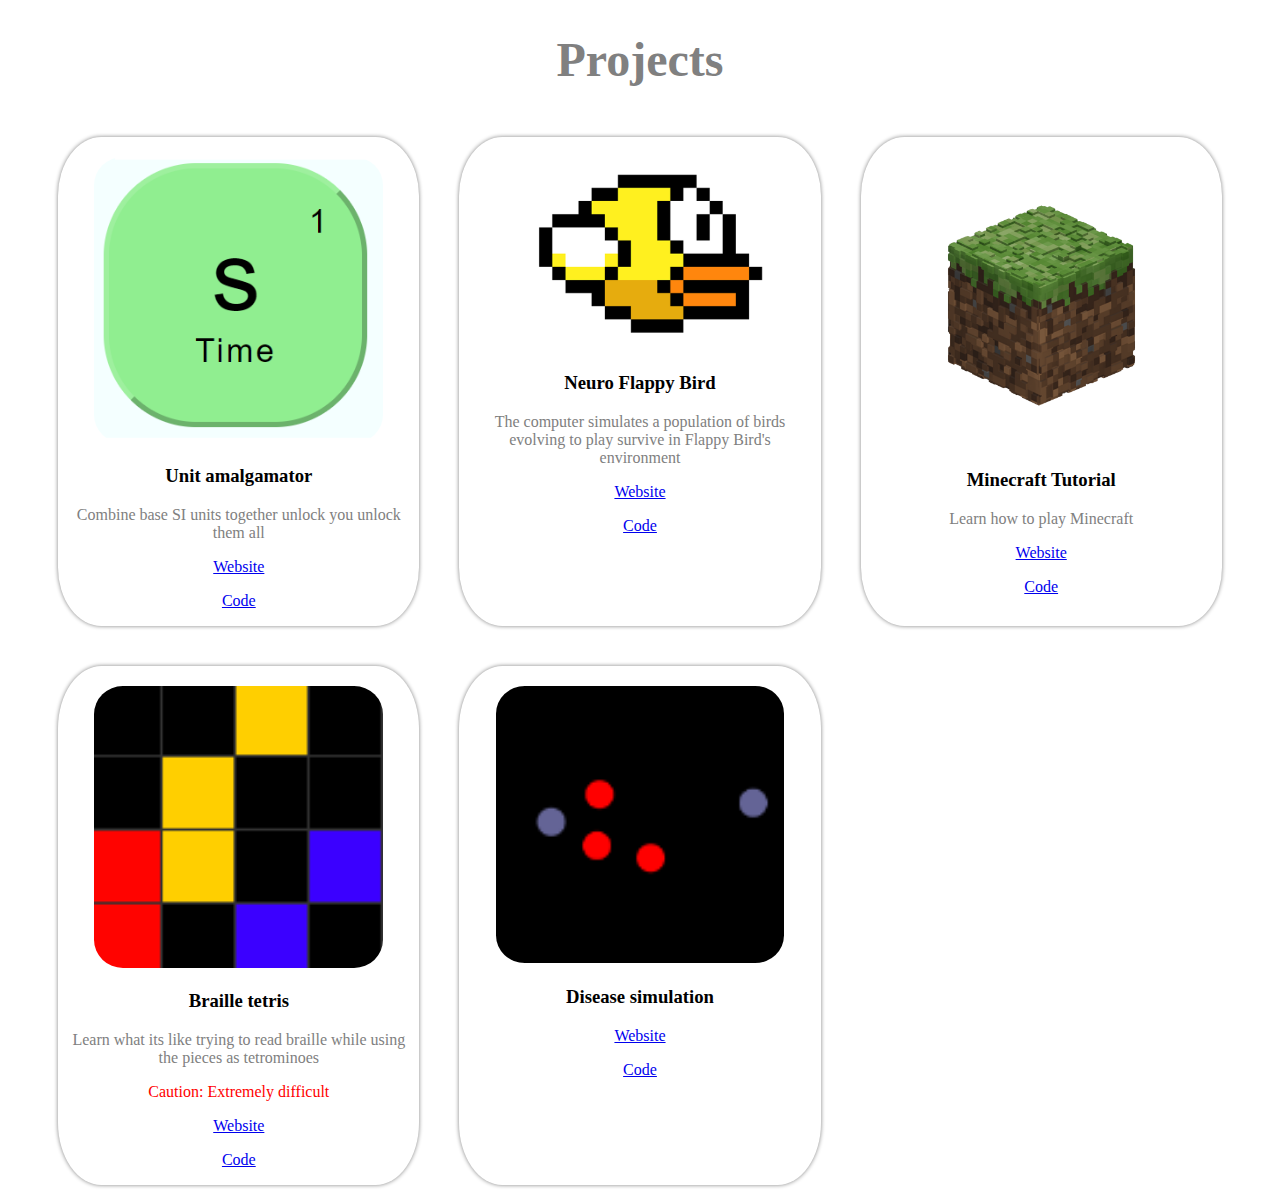
==== index.html @ 9e12311a "Create project" ====
<!DOCTYPE html>
<html>
<head>
	<!--<link rel="apple-touch-icon" sizes="180x180" href="/favico/apple-touch-icon.png">
	<link rel="icon" type="image/png" sizes="32x32" href="/favico/favicon-32x32.png">
	<link rel="icon" type="image/png" sizes="16x16" href="/favico/favicon-16x16.png">
	<link rel="manifest" href="/favico/site.webmanifest">
	<link rel="mask-icon" href="/favico/safari-pinned-tab.svg" color="#5bbad5">
	<meta name="msapplication-TileColor" content="#da532c">
	<meta name="theme-color" content="#ffffff">-->
	<title>Stampyzfanz's portfolio</title>
</head>
<body>
	<h1 style="font-size: 3em;">Projects</h1>
	<div id="project-container">
		<div class="project">
			<a href="https://stampyzfanz.github.io/unit-amalgamator"><img src="/pictures/unit-amalgamator-ico.png"></a>
			<h3>Unit amalgamator</h3>
			<p class="long">Combine base SI units together unlock you unlock them all</p>
			<p><a href="https://stampyzfanz.github.io/unit-amalgamator">Website</a></p>
			<p><a href="https://github.com/stampyzfanz/unit-amalgamator">Code</a></p>
		</div>

		<div class="project">
			<a href="https://stampyzfanz.github.io/games/NeuroFlappyBird/"><img src="/pictures/neuro-flappy-ico.png"></a>
			<h3>Neuro Flappy Bird</h3>
			<p class="long">The computer simulates a population of birds evolving to play survive in Flappy Bird's environment</p>
			<p><a href="https://stampyzfanz.github.io/games/NeuroFlappyBird/">Website</a></p>
			<p><a href="https://github.com/stampyzfanz/games/tree/gh-pages/NeuroFlappyBird">Code</a></p>
		</div>

		<div class="project">
			<a href="https://stampyzfanz.github.io/minecraftTutorial"><img src="/pictures/minecraft-tutorial-ico.png"></a>
			<h3>Minecraft Tutorial</h3>
			<p class="long">Learn how to play Minecraft</p>
			<p><a href="https://stampyzfanz.github.io/minecraftTutorial">Website</a></p>
			<p><a href="https://github.com/stampyzfanz/minecraftTutorial">Code</a></p>
		</div>

		<div class="project">
			<a href="https://stampyzfanz.github.io/games/BrailleTetris/"><img src="/pictures/braille-tetris-ico.png"></a>
			<h3>Braille tetris</h3>
			<p class="long">Learn what its like trying to read braille while using the pieces as tetrominoes</p>
			<p style="color: red;">Caution: Extremely difficult</p>
			<p><a href="https://stampyzfanz.github.io/games/BrailleTetris/">Website</a></p>
			<p><a href="https://github.com/stampyzfanz/games/tree/gh-pages/BrailleTetris">Code</a></p>
		</div>

		<div class="project">
			<a href="https://stampyzfanz.github.io/games/DiseaseSimulation/"><img src="/pictures/disease-simulation-ico.png"></a>
			<h3>Disease simulation</h3>
			<p><a href="https://stampyzfanz.github.io/games/DiseaseSimulation/">Website</a></p>
			<p><a href="https://github.com/stampyzfanz/games/tree/gh-pages/DiseaseSimulation">Code</a></p>
		</div>
	</div>
	<link rel="stylesheet" type="text/css" href="style.css">
</body>
</html>
---- style.css ----
h1, p, a {
	text-align: center;
}

p, h1 {
	color: grey;
}

.long {
	margin-left: 10px;
	margin-right: 10px;
}

img {
	margin-top: 20px;
	border-radius: 10%;
	width: 80%;
	margin-left: auto;
	margin-right: auto;

	cursor: pointer;
}

#project-container {
	margin-right: 30px;
	margin-left: 30px;
	margin-top: 50px;

	display: grid;
  /*grid-template-columns: repeat(auto-fit, 107px);*/
  grid-template-columns: repeat(auto-fit, minmax(300px, 30%)) ;
  grid-column-gap: 40px;
  grid-row-gap: 40px;
  justify-content: center;
}

.project {
	/*border: solid 1.5px lightgrey;*/
	box-shadow: grey 0px 0px 4px 0px;
	border-radius: 12%;
	text-align: center;

	transition: 0.6s;
	transform: scale(1);
}

.project:hover {
  transform: scale(1.1);
}
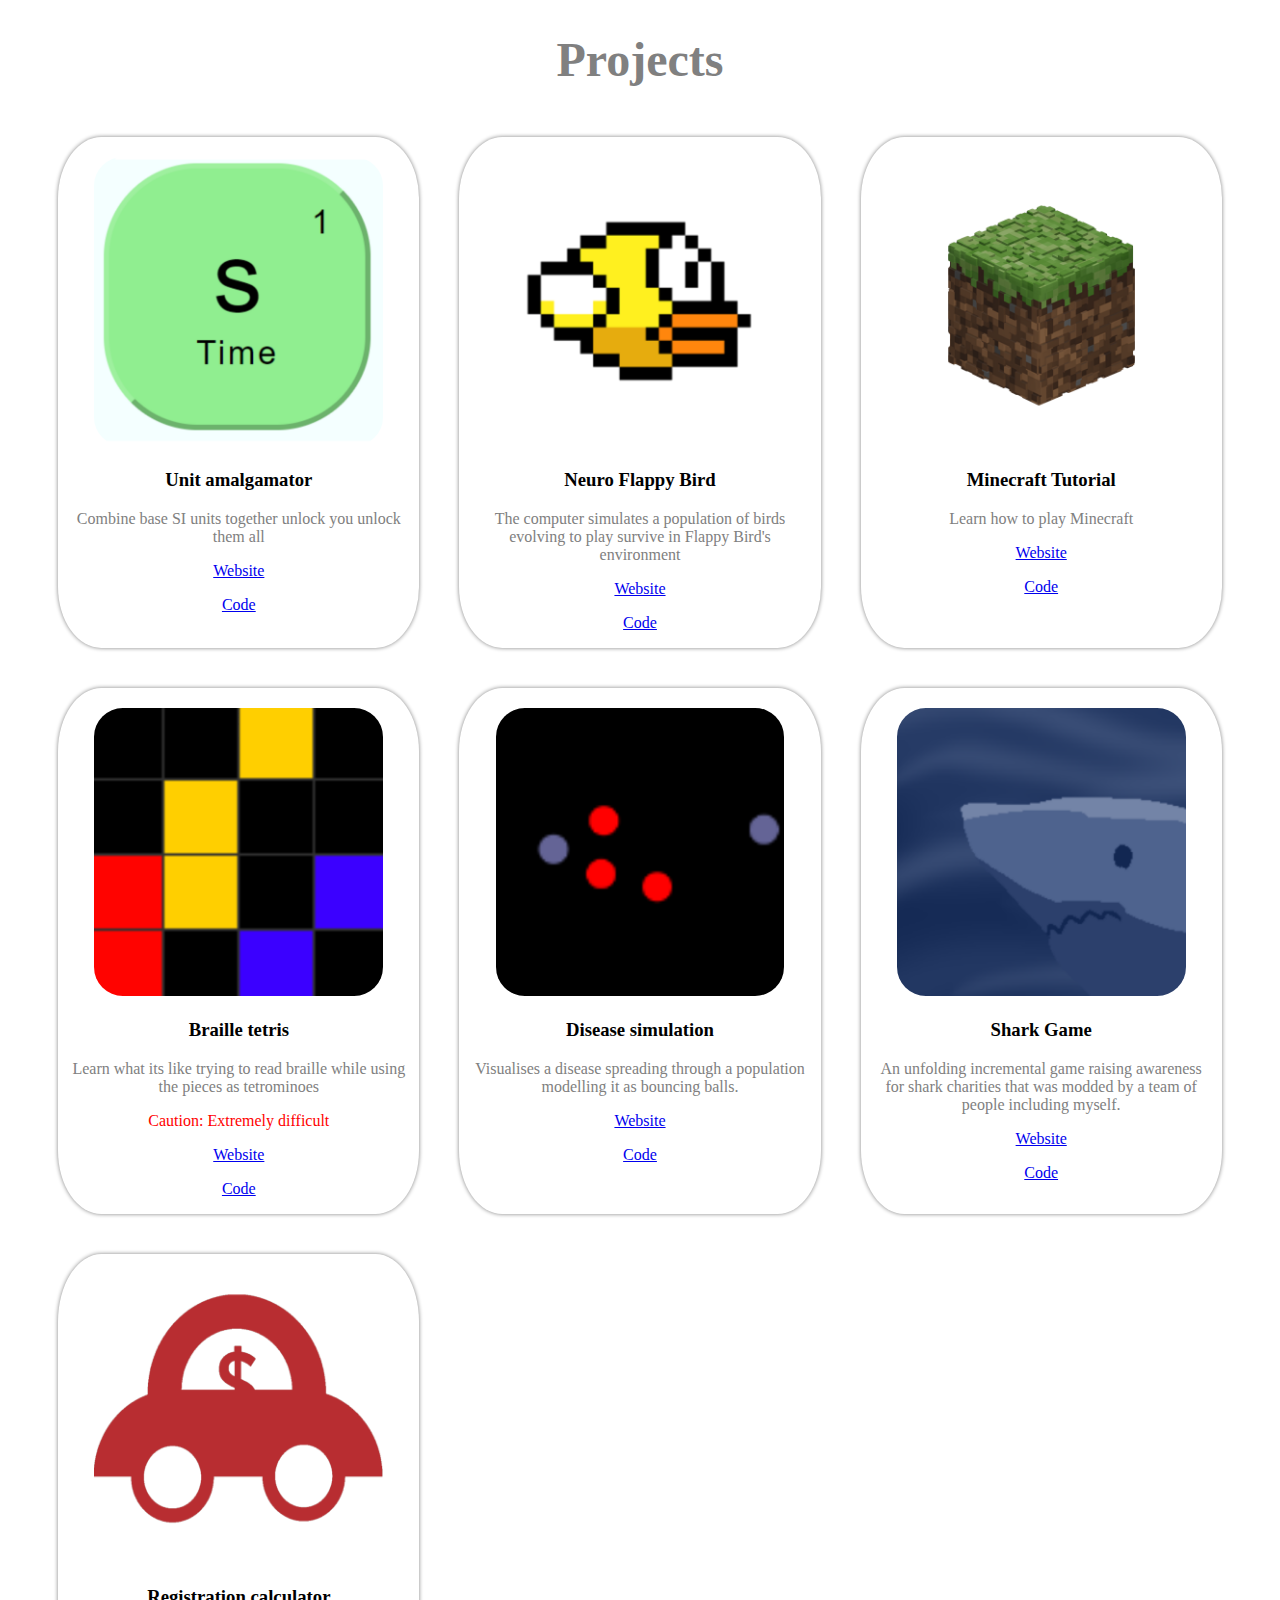
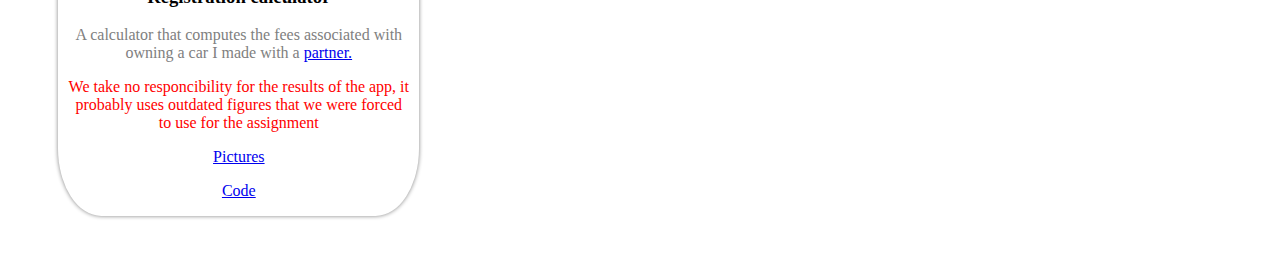
==== commit 61c385b4: "Resize images" ====
--- a/index.html
+++ b/index.html
@@ -1,11 +1,11 @@
 <!DOCTYPE html>
 <html>
 <head>
-	<!--<link rel="apple-touch-icon" sizes="180x180" href="/favico/apple-touch-icon.png">
+	<!--<link rel="apple-touchicon" sizes="180x180" href="/favico/apple-touchicon.png">
 	<link rel="icon" type="image/png" sizes="32x32" href="/favico/favicon-32x32.png">
 	<link rel="icon" type="image/png" sizes="16x16" href="/favico/favicon-16x16.png">
 	<link rel="manifest" href="/favico/site.webmanifest">
-	<link rel="mask-icon" href="/favico/safari-pinned-tab.svg" color="#5bbad5">
+	<link rel="maskn" href="/favico/safari-pinned-tab.svg" color="#5bbad5">
 	<meta name="msapplication-TileColor" content="#da532c">
 	<meta name="theme-color" content="#ffffff">-->
 	<title>Stampyzfanz's portfolio</title>
@@ -14,7 +14,7 @@
 	<h1 style="font-size: 3em;">Projects</h1>
 	<div id="project-container">
 		<div class="project">
-			<a href="https://stampyzfanz.github.io/unit-amalgamator"><img src="/pictures/unit-amalgamator-ico.png"></a>
+			<a href="https://stampyzfanz.github.io/unit-amalgamator"><img src="/pictures/unit-amalgamator.png"></a>
 			<h3>Unit amalgamator</h3>
 			<p class="long">Combine base SI units together unlock you unlock them all</p>
 			<p><a href="https://stampyzfanz.github.io/unit-amalgamator">Website</a></p>
@@ -22,7 +22,7 @@
 		</div>
 
 		<div class="project">
-			<a href="https://stampyzfanz.github.io/games/NeuroFlappyBird/"><img src="/pictures/neuro-flappy-ico.png"></a>
+			<a href="https://stampyzfanz.github.io/games/NeuroFlappyBird/"><img src="/pictures/neuro-flappy.png"></a>
 			<h3>Neuro Flappy Bird</h3>
 			<p class="long">The computer simulates a population of birds evolving to play survive in Flappy Bird's environment</p>
 			<p><a href="https://stampyzfanz.github.io/games/NeuroFlappyBird/">Website</a></p>
@@ -30,7 +30,7 @@
 		</div>
 
 		<div class="project">
-			<a href="https://stampyzfanz.github.io/minecraftTutorial"><img src="/pictures/minecraft-tutorial-ico.png"></a>
+			<a href="https://stampyzfanz.github.io/minecraftTutorial"><img src="/pictures/minecraft-tutorial.png"></a>
 			<h3>Minecraft Tutorial</h3>
 			<p class="long">Learn how to play Minecraft</p>
 			<p><a href="https://stampyzfanz.github.io/minecraftTutorial">Website</a></p>
@@ -38,7 +38,7 @@
 		</div>
 
 		<div class="project">
-			<a href="https://stampyzfanz.github.io/games/BrailleTetris/"><img src="/pictures/braille-tetris-ico.png"></a>
+			<a href="https://stampyzfanz.github.io/games/BrailleTetris/"><img src="/pictures/braille-tetris.png"></a>
 			<h3>Braille tetris</h3>
 			<p class="long">Learn what its like trying to read braille while using the pieces as tetrominoes</p>
 			<p style="color: red;">Caution: Extremely difficult</p>
@@ -47,10 +47,28 @@
 		</div>
 
 		<div class="project">
-			<a href="https://stampyzfanz.github.io/games/DiseaseSimulation/"><img src="/pictures/disease-simulation-ico.png"></a>
+			<a href="https://stampyzfanz.github.io/games/DiseaseSimulation/"><img src="/pictures/disease-simulation.png"></a>
 			<h3>Disease simulation</h3>
+			<p class="long">Visualises a disease spreading through a population modelling it as bouncing balls. </p>
 			<p><a href="https://stampyzfanz.github.io/games/DiseaseSimulation/">Website</a></p>
 			<p><a href="https://github.com/stampyzfanz/games/tree/gh-pages/DiseaseSimulation">Code</a></p>
+		</div>
+
+		<div class="project">
+			<a href="https://stampyzfanz.github.io/games/DiseaseSimulation/"><img src="/pictures/shark-game.png"></a>
+			<h3>Shark Game</h3>
+			<p class="long">An unfolding incremental game raising awareness for shark charities that was modded by a team of people including myself. </p>
+			<p><a href="https://stampyzfanz.github.io/games/DiseaseSimulation/">Website</a></p>
+			<p><a href="https://github.com/stampyzfanz/games/tree/gh-pages/DiseaseSimulation">Code</a></p>
+		</div>
+
+		<div class="project">
+			<a href="https://github.com/stampyzfanz/registration-calculator/tree/main/README.md"><img src="/pictures/registration-calculator.png"></a>
+			<h3>Registration calculator</h3>
+			<p class="long">A calculator that computes the fees associated with owning a car I made with a <a href="https://github.com/Blockmaster2118">partner.</a> </p>
+			<p style="color: red;" class="long">We take no responcibility for the results of the app, it probably uses outdated figures that we were forced to use for the assignment </p>
+			<p><a href="https://github.com/stampyzfanz/registration-calculator/tree/main/README.md">Pictures</a></p>
+			<p><a href="https://github.com/stampyzfanz/registration-calculator">Code</a></p>
 		</div>
 	</div>
 	<link rel="stylesheet" type="text/css" href="style.css">
--- a/style.css
+++ b/style.css
@@ -25,6 +25,7 @@
 	margin-right: 30px;
 	margin-left: 30px;
 	margin-top: 50px;
+	margin-bottom: 60px;
 
 	display: grid;
   /*grid-template-columns: repeat(auto-fit, 107px);*/
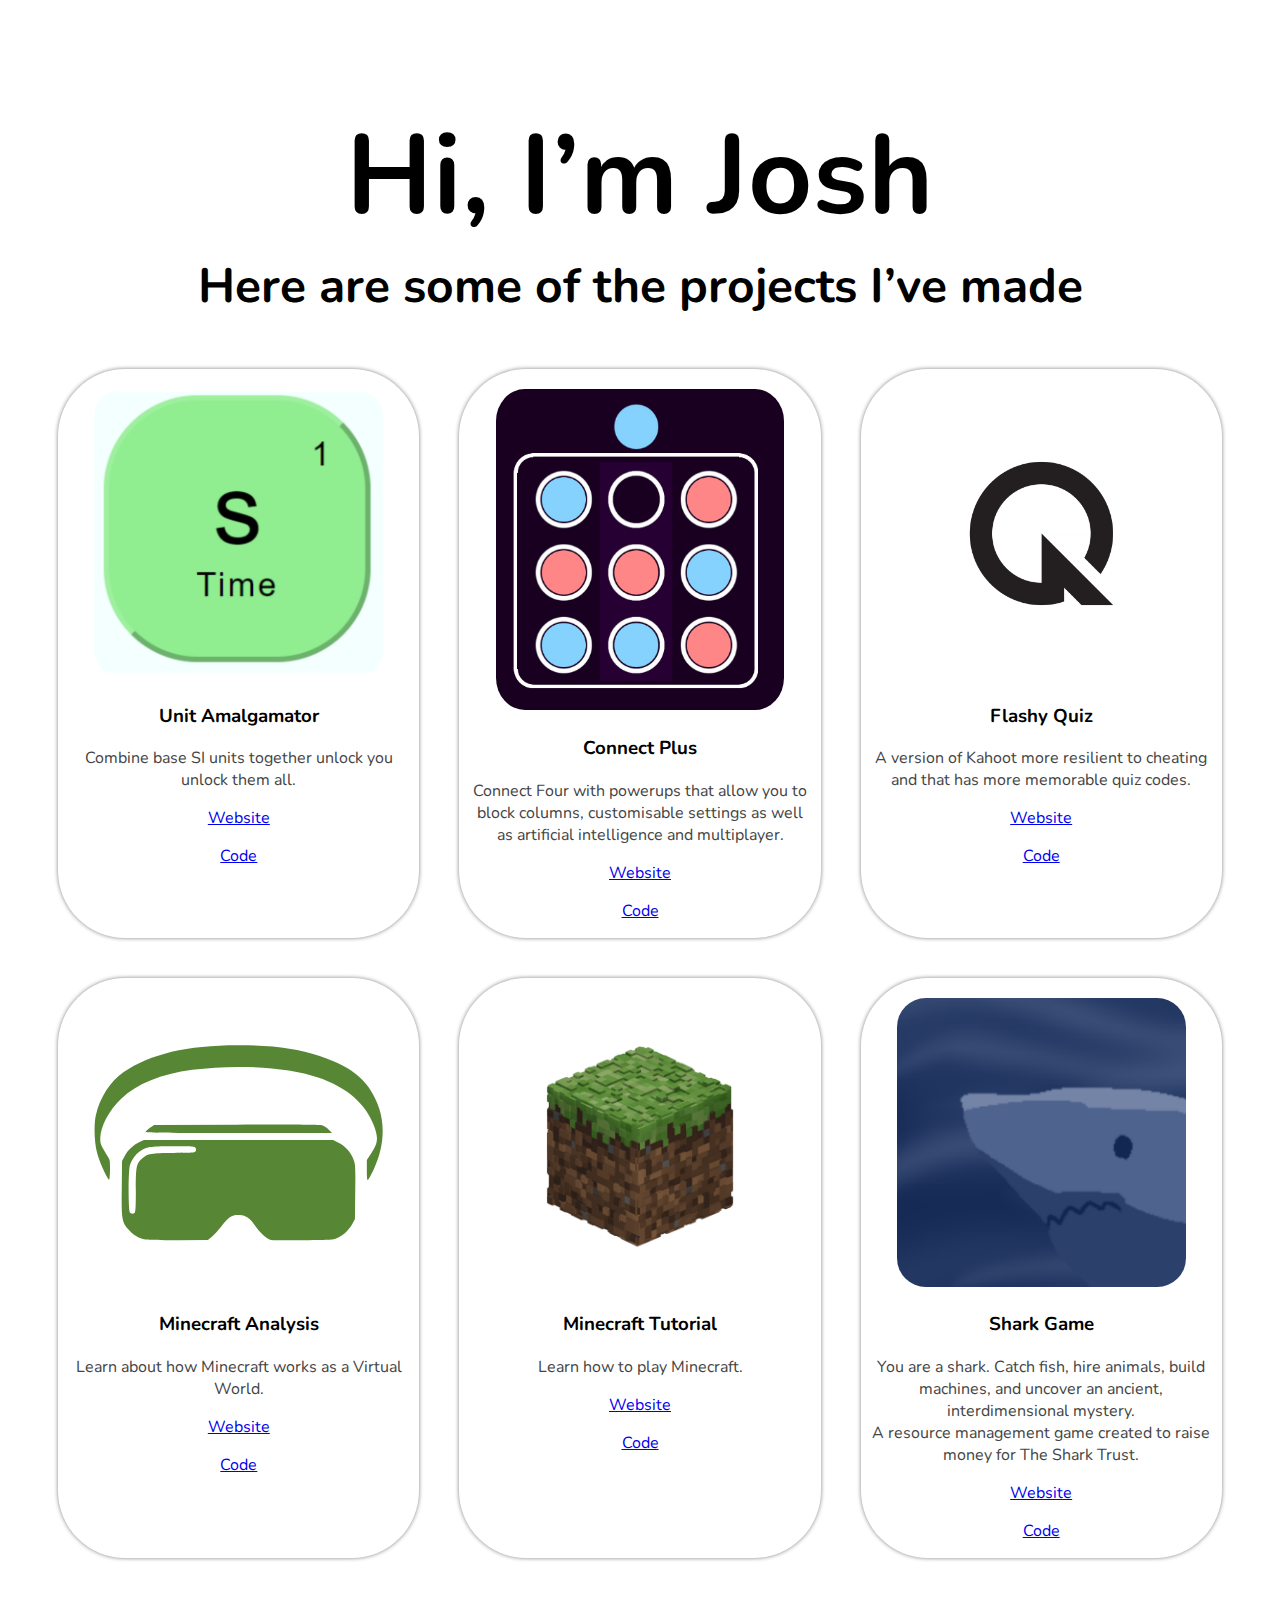
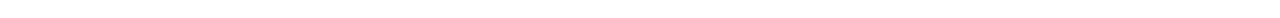
==== commit 5ef4f1a2: "Update projects and style" ====
--- a/index.html
+++ b/index.html
@@ -1,76 +1,87 @@
 <!DOCTYPE html>
 <html>
+
 <head>
-	<!--<link rel="apple-touchicon" sizes="180x180" href="/favico/apple-touchicon.png">
+	<link rel="apple-touchicon" sizes="180x180" href="/favico/apple-touchicon.png">
 	<link rel="icon" type="image/png" sizes="32x32" href="/favico/favicon-32x32.png">
 	<link rel="icon" type="image/png" sizes="16x16" href="/favico/favicon-16x16.png">
 	<link rel="manifest" href="/favico/site.webmanifest">
 	<link rel="maskn" href="/favico/safari-pinned-tab.svg" color="#5bbad5">
+	<link href="https://fonts.googleapis.com/css2?family=Nunito:ital,wght@0,200..1000;1,200..1000&display=swap"
+		rel="stylesheet">
 	<meta name="msapplication-TileColor" content="#da532c">
-	<meta name="theme-color" content="#ffffff">-->
-	<title>Stampyzfanz's portfolio</title>
+	<meta name="theme-color" content="#ffffff">
+	<title>Josh's portfolio</title>
 </head>
+
 <body>
-	<h1 style="font-size: 3em;">Projects</h1>
+	<h1>Hi, I&rsquo;m Josh</h1>
+	<h2>Here are some of the projects I&rsquo;ve made</h2>
 	<div id="project-container">
 		<div class="project">
 			<a href="https://stampyzfanz.github.io/unit-amalgamator"><img src="/pictures/unit-amalgamator.png"></a>
-			<h3>Unit amalgamator</h3>
-			<p class="long">Combine base SI units together unlock you unlock them all</p>
+			<h3>Unit Amalgamator</h3>
+			<p class="long">Combine base SI units together unlock you unlock them all.</p>
 			<p><a href="https://stampyzfanz.github.io/unit-amalgamator">Website</a></p>
 			<p><a href="https://github.com/stampyzfanz/unit-amalgamator">Code</a></p>
 		</div>
 
 		<div class="project">
-			<a href="https://stampyzfanz.github.io/games/NeuroFlappyBird/"><img src="/pictures/neuro-flappy.png"></a>
-			<h3>Neuro Flappy Bird</h3>
-			<p class="long">The computer simulates a population of birds evolving to play survive in Flappy Bird's environment</p>
-			<p><a href="https://stampyzfanz.github.io/games/NeuroFlappyBird/">Website</a></p>
-			<p><a href="https://github.com/stampyzfanz/games/tree/gh-pages/NeuroFlappyBird">Code</a></p>
+			<a href="https://stampyzfanz.github.io/ConnectPlus"><img src="/pictures/connect-plus.png"></a>
+			<h3>Connect Plus</h3>
+			<p class="long">Connect Four with powerups that allow you to block columns, customisable settings as well as
+				artificial intelligence and multiplayer.</p>
+			<p><a href="https://stampyzfanz.github.io/ConnectPlus">Website</a></p>
+			<p><a href="https://github.com/stampyzfanz/ConnectPlus">Code</a></p>
+		</div>
+
+		<div class="project">
+			<a href="https://github.com/stampyzfanz/FlashyQuiz"><img src="/pictures/flashy-quiz.jpg"></a>
+			<h3>Flashy Quiz</h3>
+			<p class="long">A version of Kahoot more resilient to cheating and that has more memorable quiz codes.</p>
+			<p><a href="https://github.com/stampyzfanz/FlashyQuiz">Website</a></p>
+			<p><a href="https://github.com/stampyzfanz/FlashyQuiz">Code</a></p>
+		</div>
+
+		<div class="project">
+			<a href="https://stampyzfanz.github.io/MinecraftAnalysis/"><img class="force-square-image"
+					src="/pictures/vr-goggles.svg"></a>
+			<h3>Minecraft Analysis</h3>
+			<p class="long">Learn about how Minecraft works as a Virtual World.</p>
+			<p><a href="https://stampyzfanz.github.io/minecraftAnalysis">Website</a></p>
+			<p><a href="https://github.com/stampyzfanz/minecraftAnalysis">Code</a></p>
 		</div>
 
 		<div class="project">
 			<a href="https://stampyzfanz.github.io/minecraftTutorial"><img src="/pictures/minecraft-tutorial.png"></a>
 			<h3>Minecraft Tutorial</h3>
-			<p class="long">Learn how to play Minecraft</p>
+			<p class="long">Learn how to play Minecraft.</p>
 			<p><a href="https://stampyzfanz.github.io/minecraftTutorial">Website</a></p>
 			<p><a href="https://github.com/stampyzfanz/minecraftTutorial">Code</a></p>
 		</div>
 
-		<div class="project">
+
+		<!-- <div class="project">
 			<a href="https://stampyzfanz.github.io/games/BrailleTetris/"><img src="/pictures/braille-tetris.png"></a>
-			<h3>Braille tetris</h3>
-			<p class="long">Learn what its like trying to read braille while using the pieces as tetrominoes</p>
-			<p style="color: red;">Caution: Extremely difficult</p>
+			<h3>Braille Tetris</h3>
+			<p class="long">Experience trying to read braille while playing Tetris with the characters.</p>
 			<p><a href="https://stampyzfanz.github.io/games/BrailleTetris/">Website</a></p>
 			<p><a href="https://github.com/stampyzfanz/games/tree/gh-pages/BrailleTetris">Code</a></p>
-		</div>
+		</div> -->
 
 		<div class="project">
-			<a href="https://stampyzfanz.github.io/games/DiseaseSimulation/"><img src="/pictures/disease-simulation.png"></a>
-			<h3>Disease simulation</h3>
-			<p class="long">Visualises a disease spreading through a population modelling it as bouncing balls. </p>
-			<p><a href="https://stampyzfanz.github.io/games/DiseaseSimulation/">Website</a></p>
-			<p><a href="https://github.com/stampyzfanz/games/tree/gh-pages/DiseaseSimulation">Code</a></p>
-		</div>
-
-		<div class="project">
-			<a href="https://stampyzfanz.github.io/games/DiseaseSimulation/"><img src="/pictures/shark-game.png"></a>
+			<a href="https://shark.tobot.dev/"><img src="/pictures/shark-game.png"></a>
 			<h3>Shark Game</h3>
-			<p class="long">An unfolding incremental game raising awareness for shark charities that was modded by a team of people including myself. </p>
-			<p><a href="https://stampyzfanz.github.io/games/DiseaseSimulation/">Website</a></p>
-			<p><a href="https://github.com/stampyzfanz/games/tree/gh-pages/DiseaseSimulation">Code</a></p>
-		</div>
-
-		<div class="project">
-			<a href="https://github.com/stampyzfanz/registration-calculator/tree/main/README.md"><img src="/pictures/registration-calculator.png"></a>
-			<h3>Registration calculator</h3>
-			<p class="long">A calculator that computes the fees associated with owning a car I made with a <a href="https://github.com/Blockmaster2118">partner.</a> </p>
-			<p style="color: red;" class="long">We take no responcibility for the results of the app, it probably uses outdated figures that we were forced to use for the assignment </p>
-			<p><a href="https://github.com/stampyzfanz/registration-calculator/tree/main/README.md">Pictures</a></p>
-			<p><a href="https://github.com/stampyzfanz/registration-calculator">Code</a></p>
+			<p class="long">You are a shark. Catch fish, hire animals, build machines, and uncover an ancient,
+				interdimensional
+				mystery. <br>
+				A resource management game created to raise money for The Shark
+				Trust.</p>
+			<p><a href="https://shark.tobot.dev/">Website</a></p>
+			<p><a href="https://github.com/Toby222/SharkGame">Code</a></p>
 		</div>
 	</div>
 	<link rel="stylesheet" type="text/css" href="style.css">
 </body>
+
 </html>--- a/style.css
+++ b/style.css
@@ -1,9 +1,27 @@
-h1, p, a {
+body {
+	font-family: 'Nunito', 'Open Sans', sans-serif;
+}
+
+h1,
+h2,
+p,
+a {
 	text-align: center;
 }
 
-p, h1 {
-	color: grey;
+p {
+	color: #444;
+}
+
+h1 {
+	margin-top: 100px;
+	font-size: 7em;
+	margin-bottom: 0px;
+}
+
+h2 {
+	margin-top: 0px;
+	font-size: 3em;
 }
 
 .long {
@@ -21,6 +39,10 @@
 	cursor: pointer;
 }
 
+.force-square-image {
+	aspect-ratio: 1;
+}
+
 #project-container {
 	margin-right: 30px;
 	margin-left: 30px;
@@ -28,17 +50,18 @@
 	margin-bottom: 60px;
 
 	display: grid;
-  /*grid-template-columns: repeat(auto-fit, 107px);*/
-  grid-template-columns: repeat(auto-fit, minmax(300px, 30%)) ;
-  grid-column-gap: 40px;
-  grid-row-gap: 40px;
-  justify-content: center;
+	/*grid-template-columns: repeat(auto-fit, 107px);*/
+	grid-template-columns: repeat(auto-fit, minmax(300px, 30%));
+	grid-column-gap: 40px;
+	grid-row-gap: 40px;
+	justify-content: center;
 }
 
 .project {
 	/*border: solid 1.5px lightgrey;*/
 	box-shadow: grey 0px 0px 4px 0px;
-	border-radius: 12%;
+	/* border-radius: 12%; */
+	border-radius: 67.2px;
 	text-align: center;
 
 	transition: 0.6s;
@@ -46,8 +69,5 @@
 }
 
 .project:hover {
-  transform: scale(1.1);
-}
-
-
-
+	transform: scale(1.05);
+}